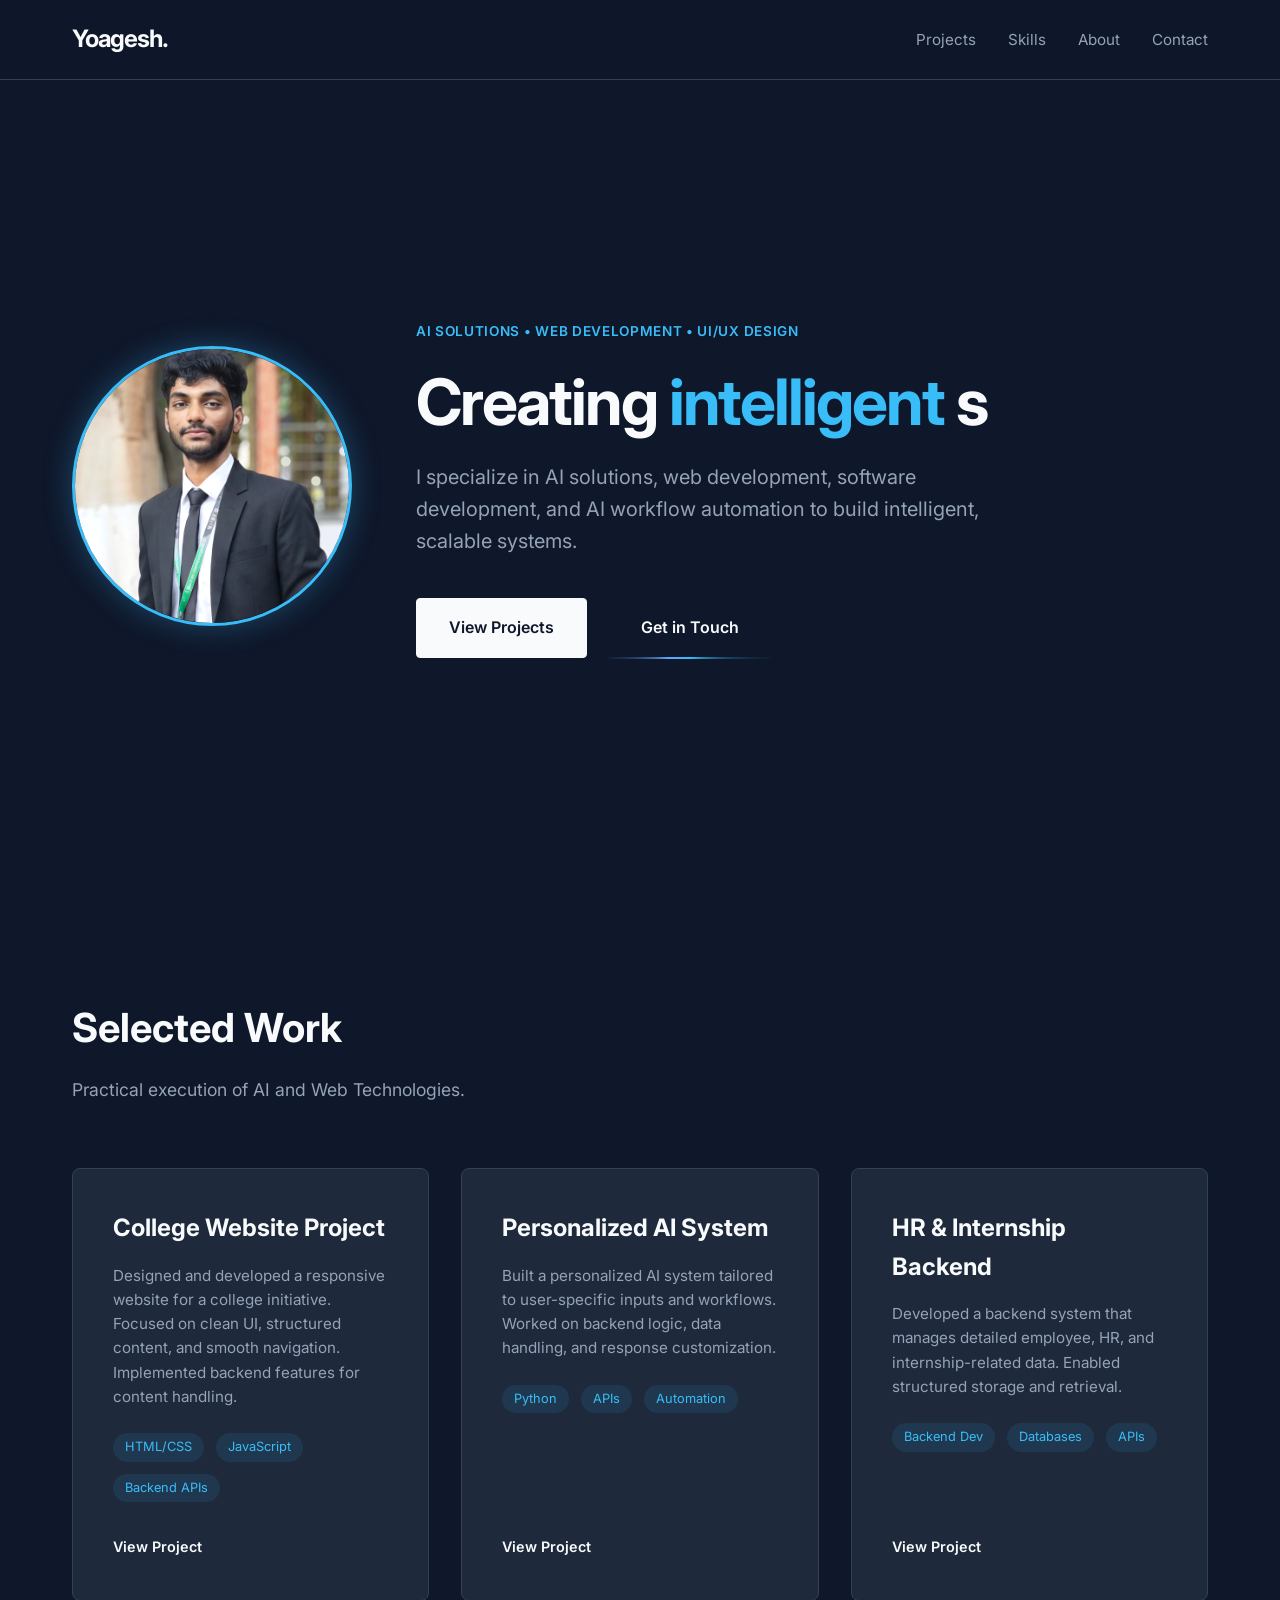
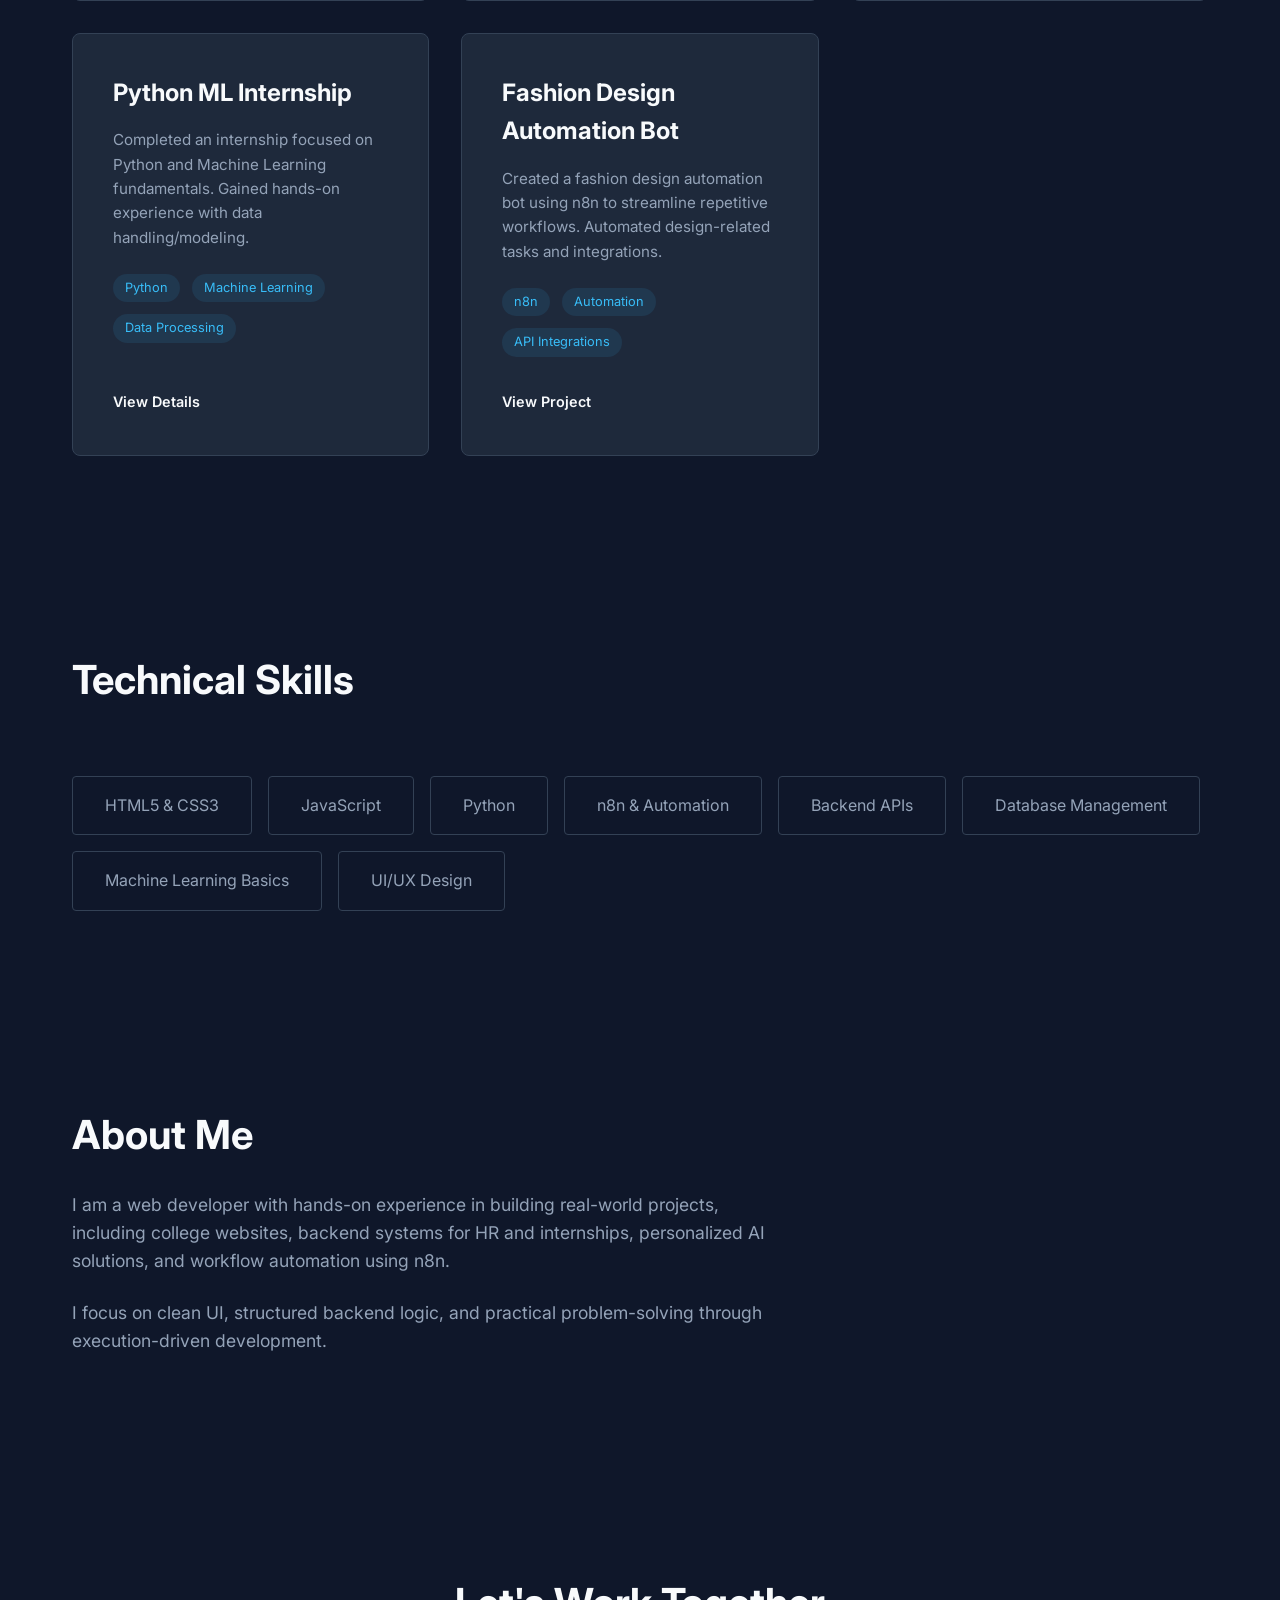
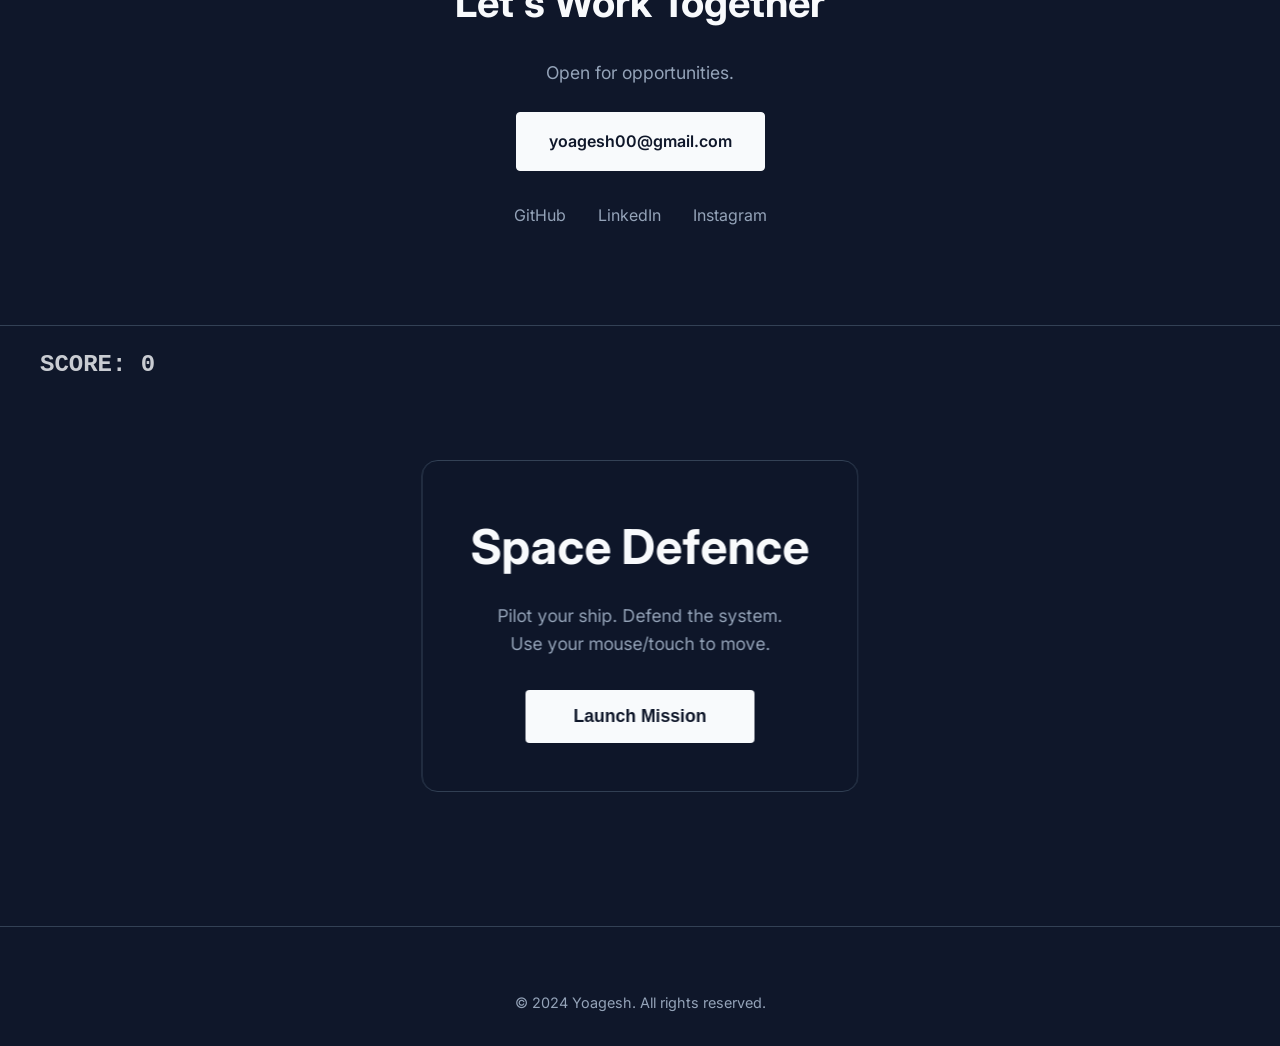
==== portfolio/index.html @ 1e597a5d "Add files via upload" ====
<!DOCTYPE html>
<html lang="en">

<head>
    <meta charset="UTF-8">
    <meta name="viewport" content="width=device-width, initial-scale=1.0">
    <meta name="description" content="Portfolio of Yoagesh, a web developer building intelligent systems.">
    <title>Yoagesh | Web Developer & UI Specialist</title>

    <!-- Fonts -->
    <link rel="preconnect" href="https://fonts.googleapis.com">
    <link rel="preconnect" href="https://fonts.gstatic.com" crossorigin>
    <link href="https://fonts.googleapis.com/css2?family=Inter:wght@300;400;600;700&display=swap" rel="stylesheet">

    <style>
        /* CSS Variables & Reset */
        :root {
            --bg-body: #0f172a;
            --bg-surface: #1e293b;
            --text-main: #f8fafc;
            --text-muted: #94a3b8;
            --accent: #38bdf8;
            --accent-hover: #0ea5e9;
            --border: #334155;

            --font-sans: 'Inter', sans-serif;
            --container-width: 1200px;
            --nav-height: 80px;
            --transition: all 0.3s cubic-bezier(0.4, 0, 0.2, 1);
        }

        * {
            margin: 0;
            padding: 0;
            box-sizing: border-box;
        }

        html {
            scroll-behavior: smooth;
        }

        body {
            background-color: var(--bg-body);
            color: var(--text-main);
            font-family: var(--font-sans);
            line-height: 1.6;
            -webkit-font-smoothing: antialiased;
            overflow-x: hidden;
        }

        a {
            text-decoration: none;
            color: inherit;
            transition: var(--transition);
        }

        ul {
            list-style: none;
        }

        /* Utilities */
        .container {
            max-width: var(--container-width);
            margin: 0 auto;
            padding: 0 2rem;
        }

        .section-padding {
            padding: 6rem 0;
        }

        .highlight {
            color: var(--accent);
        }

        /* Buttons */
        .btn-primary {
            display: inline-block;
            padding: 1rem 2rem;
            background-color: var(--text-main);
            color: var(--bg-body);
            font-weight: 600;
            border-radius: 4px;
            border: 1px solid var(--text-main);
        }

        .btn-primary:hover {
            background-color: transparent;
            color: var(--text-main);
        }

        .btn-secondary {
            display: inline-block;
            padding: 1rem 2rem;
            background-color: transparent;
            color: var(--text-main);
            font-weight: 600;
            border-radius: 4px;
            border: 2px solid transparent;
            margin-left: 1rem;
            position: relative;
            background-clip: padding-box;
        }

        .btn-secondary::before {
            content: '';
            position: absolute;
            inset: -2px;
            border-radius: 4px;
            padding: 2px;
            background: conic-gradient(from var(--angle),
                    transparent 0%,
                    transparent 30%,
                    var(--accent) 50%,
                    #60a5fa 60%,
                    transparent 70%,
                    transparent 100%);
            -webkit-mask: linear-gradient(#fff 0 0) content-box, linear-gradient(#fff 0 0);
            mask: linear-gradient(#fff 0 0) content-box, linear-gradient(#fff 0 0);
            -webkit-mask-composite: xor;
            mask-composite: exclude;
            animation: rotate 3s linear infinite;

        }



        .btn-secondary:hover {
            box-shadow: 0 0 20px rgba(56, 189, 248, 0.4);
        }

        @property --angle {
            syntax: '<angle>';
            initial-value: 0deg;
            inherits: false;
        }

        @keyframes rotate {
            0% {
                --angle: 0deg;
            }

            100% {
                --angle: 360deg;
            }
        }

        /* Nav */
        .navbar {
            position: fixed;
            top: 0;
            left: 0;
            width: 100%;
            height: var(--nav-height);
            background-color: rgba(15, 23, 42, 0.9);
            backdrop-filter: blur(10px);
            z-index: 1000;
            display: flex;
            align-items: center;
            border-bottom: 1px solid var(--border);
        }

        .nav-container {
            display: flex;
            justify-content: space-between;
            align-items: center;
            width: 100%;
        }

        .logo {
            font-size: 1.5rem;
            font-weight: 700;
            letter-spacing: -0.05em;
        }

        .nav-links {
            display: flex;
            gap: 2rem;
        }

        .nav-links a {
            color: var(--text-muted);
            font-size: 0.95rem;
        }

        .nav-links a:hover {
            color: var(--text-main);
        }

        .menu-toggle {
            display: none;
            flex-direction: column;
            gap: 6px;
            cursor: pointer;
        }

        .menu-toggle span {
            width: 24px;
            height: 2px;
            background-color: var(--text-main);
        }

        /* Hero */
        .hero {
            min-height: 100vh;
            display: flex;
            align-items: center;
            padding-top: var(--nav-height);
        }

        .hero-container {
            display: flex;
            align-items: center;
            gap: 4rem;
            width: 100%;
        }

        .hero-image {
            flex-shrink: 0;
        }

        .hero-image img {
            width: 280px;
            height: 280px;
            border-radius: 50%;
            object-fit: cover;
            border: 3px solid var(--accent);
            box-shadow: 0 0 30px rgba(56, 189, 248, 0.3);
        }

        .hero-text {
            flex: 1;
            max-width: 700px;
            text-align: left;
        }

        .eyebrow {
            display: block;
            color: var(--accent);
            font-weight: 600;
            margin-bottom: 1.5rem;
            letter-spacing: 0.05em;
            text-transform: uppercase;
            font-size: 0.85rem;
        }

        .hero h1 {
            font-size: 4rem;
            line-height: 1.1;
            font-weight: 700;
            margin-bottom: 1.5rem;
            letter-spacing: -0.03em;
        }

        .hero p {
            font-size: 1.25rem;
            color: var(--text-muted);
            max-width: 600px;
            margin-bottom: 2.5rem;
        }

        /* Projects */
        .section-header {
            margin-bottom: 4rem;
            max-width: 600px;
        }

        .section-header h2 {
            font-size: 2.5rem;
            margin-bottom: 1rem;
        }

        .section-header p {
            color: var(--text-muted);
            font-size: 1.1rem;
        }

        .project-grid {
            display: grid;
            grid-template-columns: repeat(auto-fit, minmax(350px, 1fr));
            gap: 2rem;
        }

        .project-card {
            background-color: var(--bg-surface);
            border: 1px solid var(--border);
            border-radius: 8px;
            padding: 2.5rem;
            transition: var(--transition);
            display: flex;
            flex-direction: column;
            justify-content: space-between;
            height: 100%;
        }

        .project-card:hover {
            transform: translateY(-5px);
            border-color: var(--accent);
        }

        .project-info h3 {
            font-size: 1.5rem;
            margin-bottom: 1rem;
        }

        .project-desc {
            color: var(--text-muted);
            margin-bottom: 1.5rem;
            font-size: 0.95rem;
        }

        .tech-stack {
            display: flex;
            gap: 0.75rem;
            margin-bottom: 2rem;
            flex-wrap: wrap;
        }

        .tech-stack li {
            font-size: 0.8rem;
            color: var(--accent);
            background-color: rgba(56, 189, 248, 0.1);
            padding: 0.25rem 0.75rem;
            border-radius: 100px;
        }

        .project-links a {
            font-weight: 600;
            font-size: 0.9rem;
        }

        .project-links a:hover {
            text-decoration: underline;
        }

        /* Skills */
        .skills-grid {
            display: flex;
            flex-wrap: wrap;
            gap: 1rem;
        }

        .skill-item {
            border: 1px solid var(--border);
            padding: 1rem 2rem;
            border-radius: 4px;
            color: var(--text-muted);
            transition: var(--transition);
        }

        .skill-item:hover {
            color: var(--text-main);
            border-color: var(--text-main);
            background-color: var(--bg-surface);
        }

        /* About & Contact */
        .about-text {
            max-width: 700px;
        }

        .about-text h2,
        .contact-content h2 {
            font-size: 2.5rem;
            margin-bottom: 1.5rem;
        }

        .about-text p,
        .contact-content p {
            color: var(--text-muted);
            margin-bottom: 1.5rem;
            font-size: 1.1rem;
        }

        .contact-content {
            text-align: center;
        }

        .social-links {
            margin-top: 2rem;
            display: flex;
            justify-content: center;
            gap: 2rem;
        }

        .social-links a {
            color: var(--text-muted);
        }

        .social-links a:hover {
            color: var(--text-main);
        }

        footer {
            padding: 4rem 0 2rem;
            border-top: 1px solid var(--border);
            color: var(--text-muted);
            font-size: 0.9rem;
            text-align: center;
        }

        /* Responsive */
        @media (max-width: 768px) {
            .hero h1 {
                font-size: 2.5rem;
            }

            .hero-container {
                flex-direction: column;
                gap: 2rem;
                text-align: center;
            }

            .hero-image img {
                width: 200px;
                height: 200px;
            }

            .hero-text {
                text-align: center;
            }

            .menu-toggle {
                display: flex;
            }

            .nav-links {
                position: absolute;
                top: var(--nav-height);
                left: 0;
                width: 100%;
                background-color: var(--bg-body);
                flex-direction: column;
                padding: 2rem;
                display: none;
                border-bottom: 1px solid var(--border);
            }

            .nav-links.active {
                display: flex;
            }

            .project-grid {
                grid-template-columns: 1fr;
            }

            .btn-secondary {
                margin-left: 0;
                margin-top: 1rem;
                display: block;
                width: 100%;
                text-align: center;
            }

            .btn-primary {
                display: block;
                width: 100%;
                text-align: center;
            }
        }

        /* Animations */
        .fade-in {
            opacity: 0;
            animation: fadeIn 0.8s ease-out forwards;
        }

        .fade-up {
            opacity: 0;
            transform: translateY(20px);
            transition: opacity 0.6s ease-out, transform 0.6s ease-out;
        }

        .fade-up.visible {
            opacity: 1;
            transform: translateY(0);
        }

        .delay-1 {
            animation-delay: 0.1s;
        }

        .delay-2 {
            animation-delay: 0.2s;
        }

        .delay-3 {
            animation-delay: 0.3s;
            transition-delay: 0.3s;
        }

        .delay-4 {
            animation-delay: 0.4s;
            transition-delay: 0.4s;
        }

        @keyframes fadeIn {
            to {
                opacity: 1;
            }
        }

        /* Typewriter Effect */
        .typewriter {
            overflow: hidden;
            border-right: 2px solid var(--accent);
            white-space: nowrap;
            animation: typing 3.5s steps(60, end), blink-caret 0.75s step-end infinite;
            display: inline-block;
        }

        @keyframes typing {
            from {
                width: 0;
            }

            to {
                width: 100%;
            }
        }

        @keyframes blink-caret {

            from,
            to {
                border-color: transparent;
            }

            50% {
                border-color: var(--accent);
            }
        }
    </style>
    <link rel="stylesheet" href="assets/css/game.css">
</head>

<body>

    <nav class="navbar">
        <div class="container nav-container">
            <a href="#" class="logo">Yoagesh.</a>
            <ul class="nav-links">
                <li><a href="#projects">Projects</a></li>
                <li><a href="#skills">Skills</a></li>
                <li><a href="#about">About</a></li>
                <li><a href="#contact">Contact</a></li>
            </ul>
            <div class="menu-toggle"><span></span><span></span><span></span></div>
        </div>
    </nav>

    <main>
        <!-- Hero -->
        <section id="hero" class="hero">
            <div class="container hero-container">
                <div class="hero-image fade-in">
                    <img src="assets/profile.png" alt="Yoagesh Profile">
                </div>
                <div class="hero-text">
                    <span class="eyebrow fade-in">AI Solutions • Web Development • UI/UX Design</span>
                    <h1 class="fade-in delay-1" id="typewriter-text">
                        <span class="typewriter-container"></span>
                    </h1>
                    <p class="fade-in delay-2">I specialize in AI solutions, web development, software development, and
                        AI
                        workflow automation to build intelligent, scalable systems.</p>
                    <div class="cta-group fade-in delay-3">
                        <a href="#projects" class="btn-primary">View Projects</a>
                        <a href="#contact" class="btn-secondary">Get in Touch</a>
                    </div>
                </div>
            </div>
        </section>

        <!-- Projects -->
        <section id="projects" class="section-padding">
            <div class="container">
                <div class="section-header fade-up">
                    <h2>Selected Work</h2>
                    <p>Practical execution of AI and Web Technologies.</p>
                </div>
                <div class="project-grid">

                    <!-- 1. College Website -->
                    <article class="project-card fade-up">
                        <div class="project-info">
                            <h3>College Website Project</h3>
                            <p class="project-desc">Designed and developed a responsive website for a college
                                initiative. Focused on clean UI, structured content, and smooth navigation. Implemented
                                backend features for content handling.</p>
                            <ul class="tech-stack">
                                <li>HTML/CSS</li>
                                <li>JavaScript</li>
                                <li>Backend APIs</li>
                            </ul>
                        </div>
                        <div class="project-links"><a href="https://idea2026.drsnsrcas.ac.in/#themes-section"
                                target="_blank">View Project</a></div>
                    </article>

                    <!-- 2. Personalized AI System -->
                    <article class="project-card fade-up delay-1">
                        <div class="project-info">
                            <h3>Personalized AI System</h3>
                            <p class="project-desc">Built a personalized AI system tailored to user-specific inputs and
                                workflows. Worked on backend logic, data handling, and response customization.</p>
                            <ul class="tech-stack">
                                <li>Python</li>
                                <li>APIs</li>
                                <li>Automation</li>
                            </ul>
                        </div>
                        <div class="project-links"><a
                                href="https://github.com/Yoagesh7/Partner_AI/graphs/commit-activity"
                                target="_blank">View Project</a></div>
                    </article>

                    <!-- 3. HR Backend -->
                    <article class="project-card fade-up delay-2">
                        <div class="project-info">
                            <h3>HR & Internship Backend</h3>
                            <p class="project-desc">Developed a backend system that manages detailed employee, HR, and
                                internship-related data. Enabled structured storage and retrieval.</p>
                            <ul class="tech-stack">
                                <li>Backend Dev</li>
                                <li>Databases</li>
                                <li>APIs</li>
                            </ul>
                        </div>
                        <div class="project-links"><a href="#">View Project</a></div>
                    </article>

                    <!-- 4. ML Internship -->
                    <article class="project-card fade-up delay-3">
                        <div class="project-info">
                            <h3>Python ML Internship</h3>
                            <p class="project-desc">Completed an internship focused on Python and Machine Learning
                                fundamentals. Gained hands-on experience with data handling/modeling.</p>
                            <ul class="tech-stack">
                                <li>Python</li>
                                <li>Machine Learning</li>
                                <li>Data Processing</li>
                            </ul>
                        </div>
                        <div class="project-links"><a href="#">View Details</a></div>
                    </article>

                    <!-- 5. Fashion Bot -->
                    <article class="project-card fade-up delay-4">
                        <div class="project-info">
                            <h3>Fashion Design Automation Bot</h3>
                            <p class="project-desc">Created a fashion design automation bot using n8n to streamline
                                repetitive workflows. Automated design-related tasks and integrations.</p>
                            <ul class="tech-stack">
                                <li>n8n</li>
                                <li>Automation</li>
                                <li>API Integrations</li>
                            </ul>
                        </div>
                        <div class="project-links"><a href="#">View Project</a></div>
                    </article>

                </div>
            </div>
        </section>

        <!-- Skills -->
        <section id="skills" class="section-padding">
            <div class="container">
                <div class="section-header fade-up">
                    <h2>Technical Skills</h2>
                </div>
                <div class="skills-grid fade-up">
                    <div class="skill-item">HTML5 & CSS3</div>
                    <div class="skill-item">JavaScript</div>
                    <div class="skill-item">Python</div>
                    <div class="skill-item">n8n & Automation</div>
                    <div class="skill-item">Backend APIs</div>
                    <div class="skill-item">Database Management</div>
                    <div class="skill-item">Machine Learning Basics</div>
                    <div class="skill-item">UI/UX Design</div>
                </div>
            </div>
        </section>

        <!-- About -->
        <section id="about" class="section-padding">
            <div class="container">
                <div class="about-text fade-up">
                    <h2>About Me</h2>
                    <p>I am a web developer with hands-on experience in building real-world projects, including college
                        websites, backend systems for HR and internships, personalized AI solutions, and workflow
                        automation using n8n.</p>
                    <p>I focus on clean UI, structured backend logic, and practical problem-solving through
                        execution-driven development.</p>
                </div>
            </div>
        </section>

        <!-- Contact -->
        <section id="contact" class="section-padding">
            <div class="container">
                <div class="contact-content fade-up">
                    <h2>Let's Work Together</h2>
                    <p>Open for opportunities.</p>
                    <a href="mailto:yoagesh00@gmail.com" class="btn-primary">yoagesh00@gmail.com</a>
                    <div class="social-links">
                        <a href="https://github.com/Yoagesh7" target="_blank">GitHub</a>
                        <a href="https://www.linkedin.com/in/yoagesh-s-899463379/" target="_blank">LinkedIn</a>
                        <a href="https://www.instagram.com/___.cosmos.__.7.__?igsh=MTZxNDR1cmY4c3ZtYQ=="
                            target="_blank">Instagram</a>
                    </div>
                </div>
            </div>
        </section>
    </main>

    <!-- Fun Zone: Space Shooter -->
    <section id="fun-zone">
        <div class="game-container">
            <canvas id="gameCanvas"></canvas>

            <div class="game-ui">
                <div class="score">SCORE: <span id="scoreValue">0</span></div>
            </div>

            <div class="start-screen" id="startScreen">
                <h2>Space Defence</h2>
                <p>Pilot your ship. Defend the system.<br>Use your mouse/touch to move.</p>
                <button id="startGameBtn" class="btn-start">Launch Mission</button>
            </div>
        </div>
    </section>

    <footer>
        <div class="container">
            <p>&copy; 2024 Yoagesh. All rights reserved.</p>
        </div>
    </footer>

    <script>
        document.addEventListener('DOMContentLoaded', () => {
            // Typewriter Effect
            const text = "Creating <span class='highlight'>intelligent</span> systems with <span class='highlight'>intuitive</span> interfaces.";
            const container = document.querySelector('.typewriter-container');
            let index = 0;
            let currentHTML = '';
            let insideTag = false;
            let currentTag = '';

            function typeWriter() {
                if (index < text.length) {
                    const char = text[index];

                    if (char === '<') {
                        insideTag = true;
                        currentTag = char;
                    } else if (char === '>') {
                        insideTag = false;
                        currentTag += char;
                        currentHTML += currentTag;
                        container.innerHTML = currentHTML;
                        currentTag = '';
                        index++;
                        setTimeout(typeWriter, 0);
                        return;
                    } else if (insideTag) {
                        currentTag += char;
                    } else {
                        currentHTML += char;
                        container.innerHTML = currentHTML;
                    }

                    index++;
                    setTimeout(typeWriter, insideTag ? 0 : 50);
                }
            }

            setTimeout(typeWriter, 500);

            // Menu
            const toggle = document.querySelector('.menu-toggle');
            const nav = document.querySelector('.nav-links');
            if (toggle) toggle.addEventListener('click', () => nav.classList.toggle('active'));

            // Smooth Scroll
            document.querySelectorAll('a[href^="#"]').forEach(anchor => {
                anchor.addEventListener('click', function (e) {
                    e.preventDefault();
                    document.querySelector(this.getAttribute('href')).scrollIntoView({ behavior: 'smooth' });
                    nav.classList.remove('active');
                });
            });

            // Fade Up
            const observer = new IntersectionObserver((entries) => {
                entries.forEach(entry => {
                    if (entry.isIntersecting) {
                        entry.target.classList.add('visible');
                        observer.unobserve(entry.target);
                    }
                });
            }, { threshold: 0.1 });
            document.querySelectorAll('.fade-up').forEach(el => observer.observe(el));
        });
    </script>
    <script src="assets/js/game.js"></script>
</body>

</html>
---- portfolio/assets/css/game.css ----
/* Game Section */
#fun-zone {
    background-color: #0f172a;
    /* Match body bg for seamless look */
    padding: 0;
    position: relative;
    overflow: hidden;
    border-top: 1px solid var(--border);
}

.game-container {
    width: 100%;
    height: 600px;
    /* Fixed height for the game view */
    position: relative;
    display: flex;
    justify-content: center;
    align-items: center;
}

canvas {
    display: block;
    width: 100%;
    height: 100%;
    cursor: none;
    /* Hide cursor for immersion */
}

/* UI Overlay */
.game-ui {
    position: absolute;
    top: 20px;
    left: 40px;
    pointer-events: none;
    z-index: 10;
}

.score {
    font-size: 1.5rem;
    font-weight: 700;
    color: var(--text-main);
    font-family: 'Courier New', monospace;
    /* Tech feel */
    opacity: 0.8;
}

.start-screen {
    position: absolute;
    top: 50%;
    left: 50%;
    transform: translate(-50%, -50%);
    text-align: center;
    z-index: 20;
    background: rgba(15, 23, 42, 0.85);
    /* Semi-transparent background */
    backdrop-filter: blur(8px);
    padding: 3rem;
    border-radius: 16px;
    border: 1px solid var(--border);
}

.start-screen h2 {
    font-size: 3rem;
    margin-bottom: 1rem;
    color: var(--text-main);
}

.start-screen p {
    color: var(--text-muted);
    margin-bottom: 2rem;
    font-size: 1.1rem;
}

.btn-start {
    background: var(--text-main);
    color: var(--bg-body);
    padding: 1rem 3rem;
    border: none;
    font-size: 1.1rem;
    font-weight: 700;
    cursor: pointer;
    border-radius: 4px;
    transition: transform 0.2s, box-shadow 0.2s;
}

.btn-start:hover {
    transform: translateY(-2px);
    box-shadow: 0 0 20px rgba(255, 255, 255, 0.3);
}
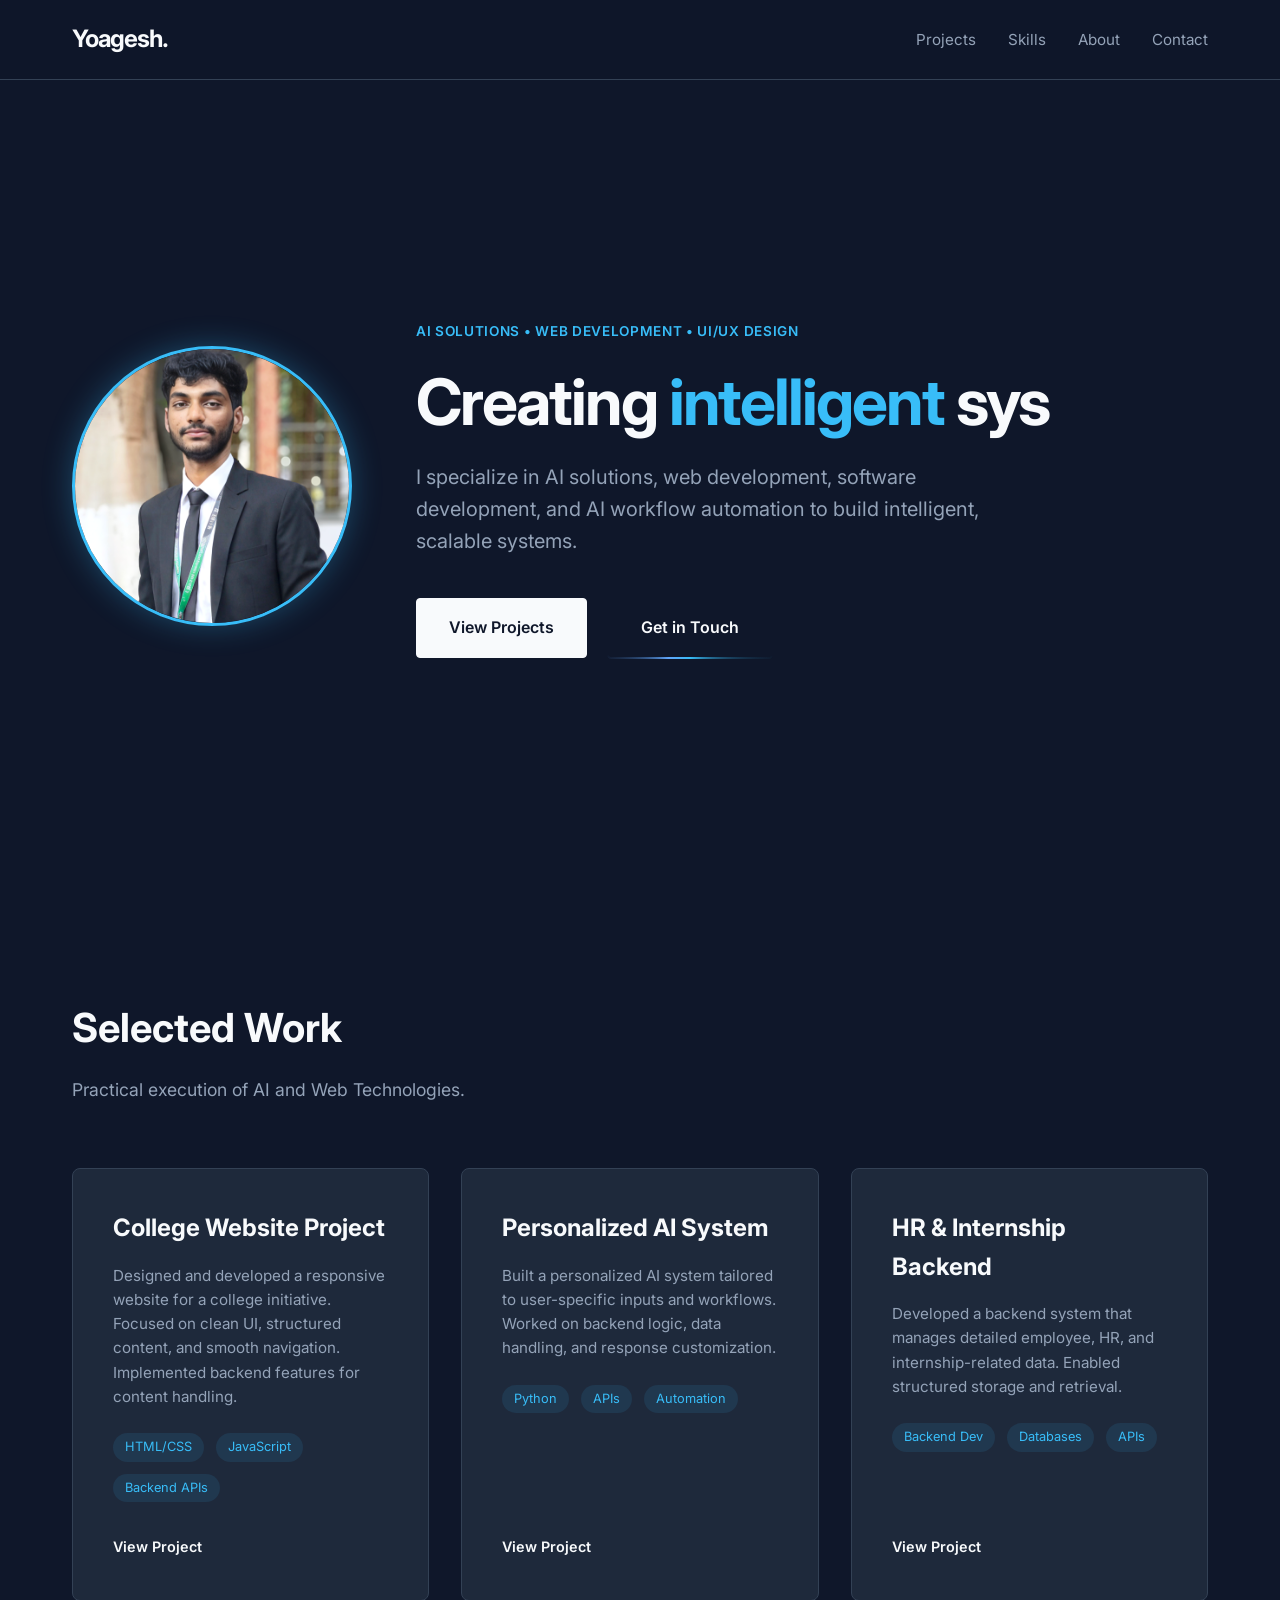
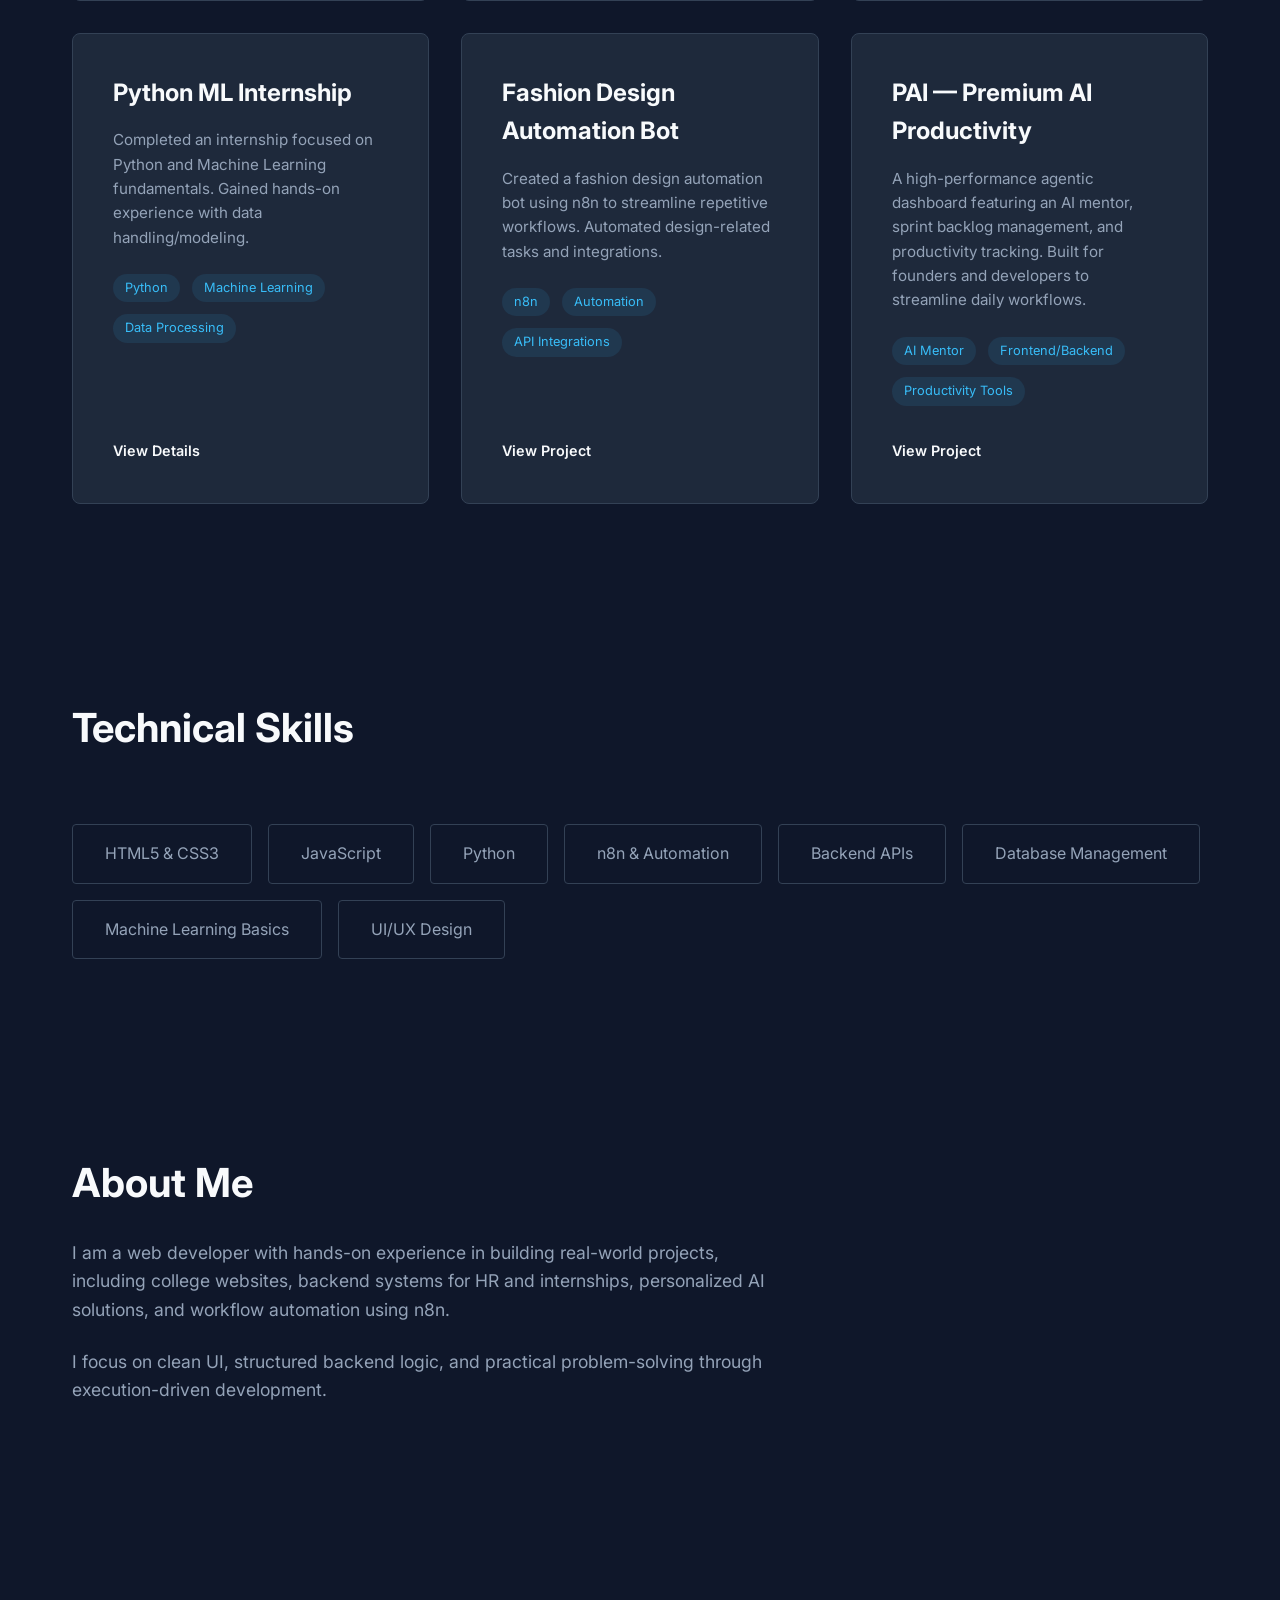
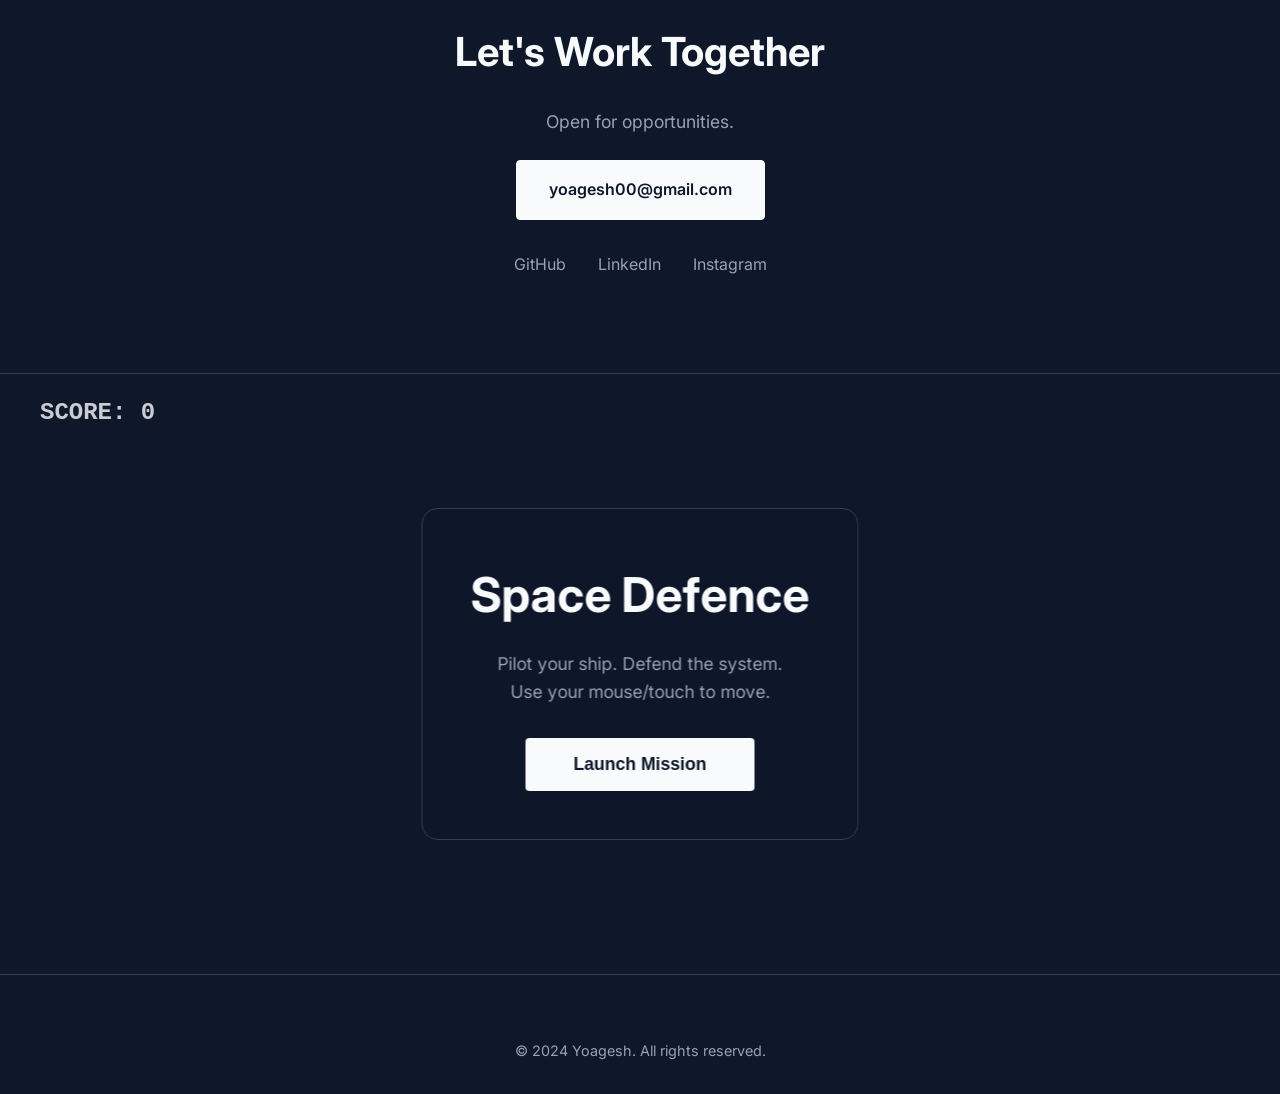
==== commit a0780184: "Update index.html" ====
--- a/portfolio/index.html
+++ b/portfolio/index.html
@@ -660,6 +660,23 @@
                         <div class="project-links"><a href="#">View Project</a></div>
                     </article>
 
+                    <!-- 6. PAI Project -->
+                    <article class="project-card fade-up delay-1">
+                        <div class="project-info">
+                            <h3>PAI — Premium AI Productivity</h3>
+                            <p class="project-desc">A high-performance agentic dashboard featuring an AI mentor, sprint
+                                backlog management, and productivity tracking. Built for founders and developers to
+                                streamline daily workflows.</p>
+                            <ul class="tech-stack">
+                                <li>AI Mentor</li>
+                                <li>Frontend/Backend</li>
+                                <li>Productivity Tools</li>
+                            </ul>
+                        </div>
+                        <div class="project-links"><a href="pai/frontend/index.html" target="_blank">View Project</a>
+                        </div>
+                    </article>
+
                 </div>
             </div>
         </section>
@@ -807,4 +824,4 @@
     <script src="assets/js/game.js"></script>
 </body>
 
-</html>+</html>
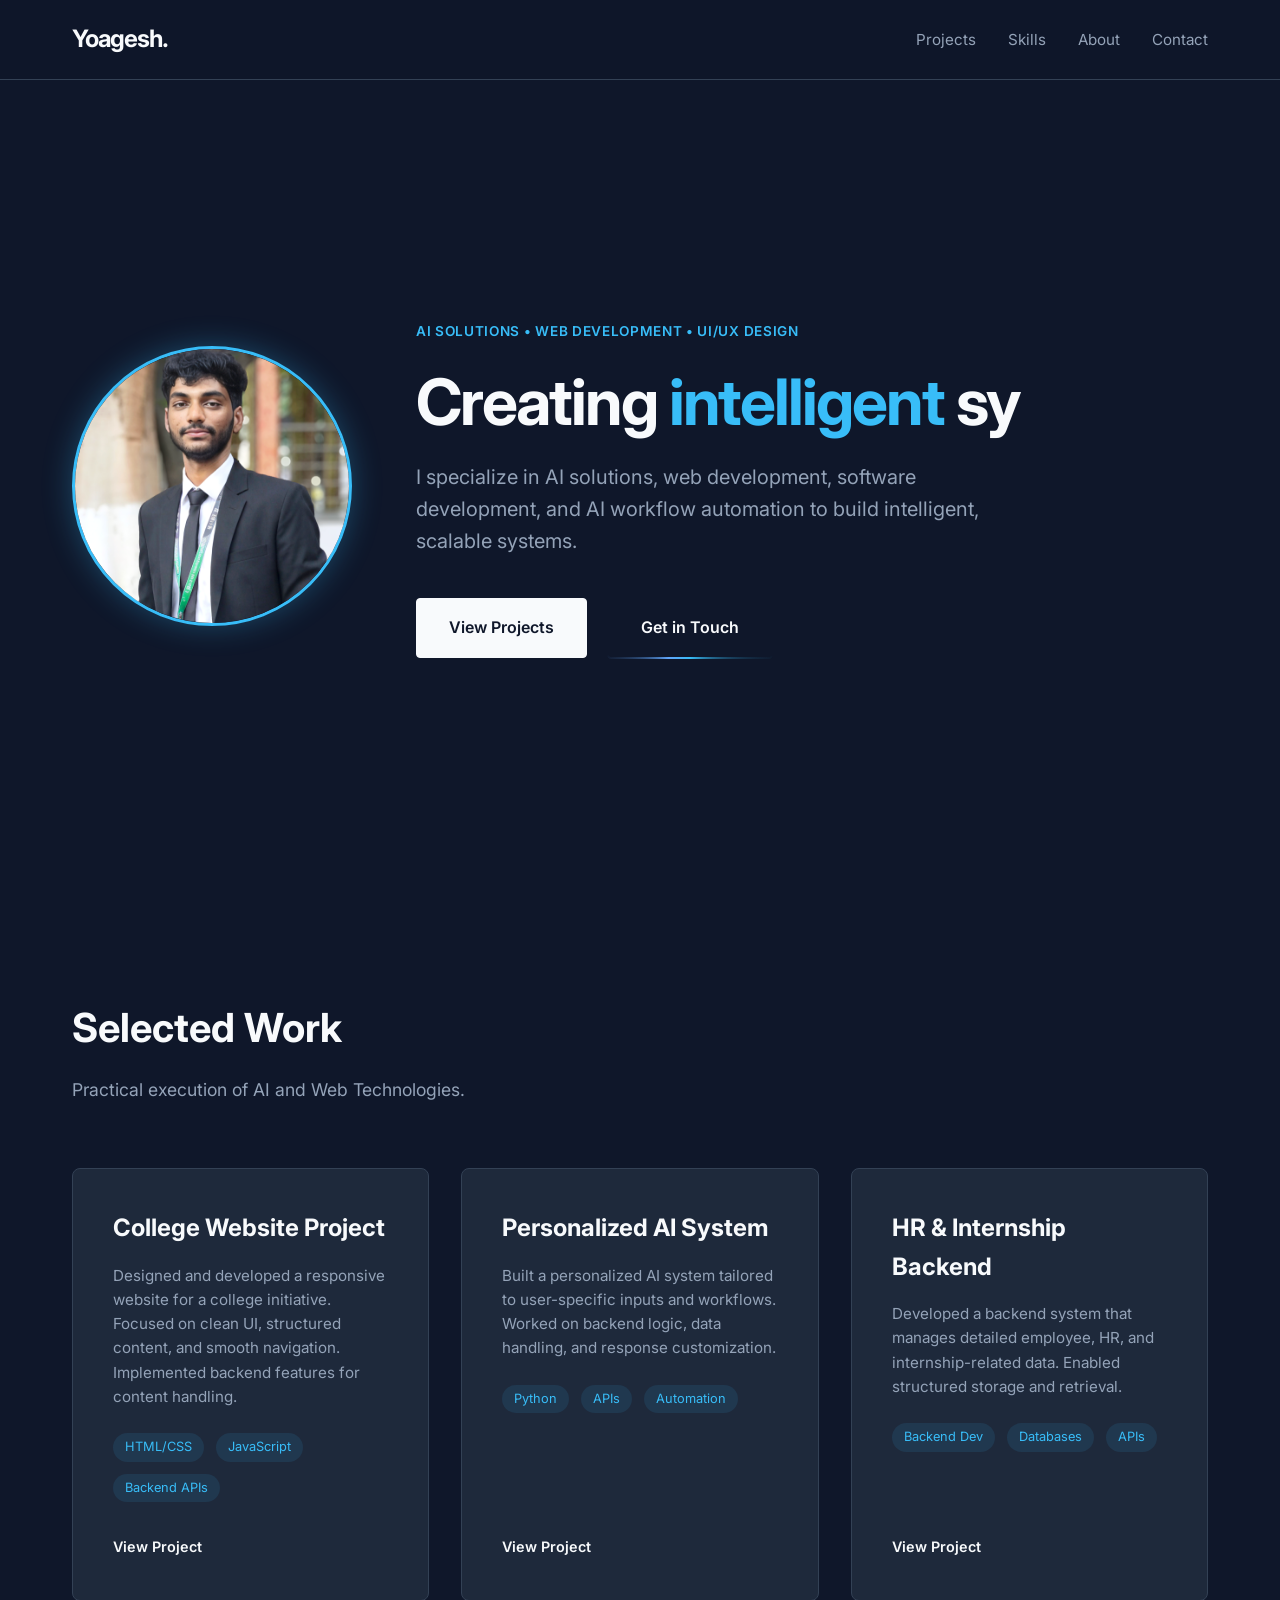
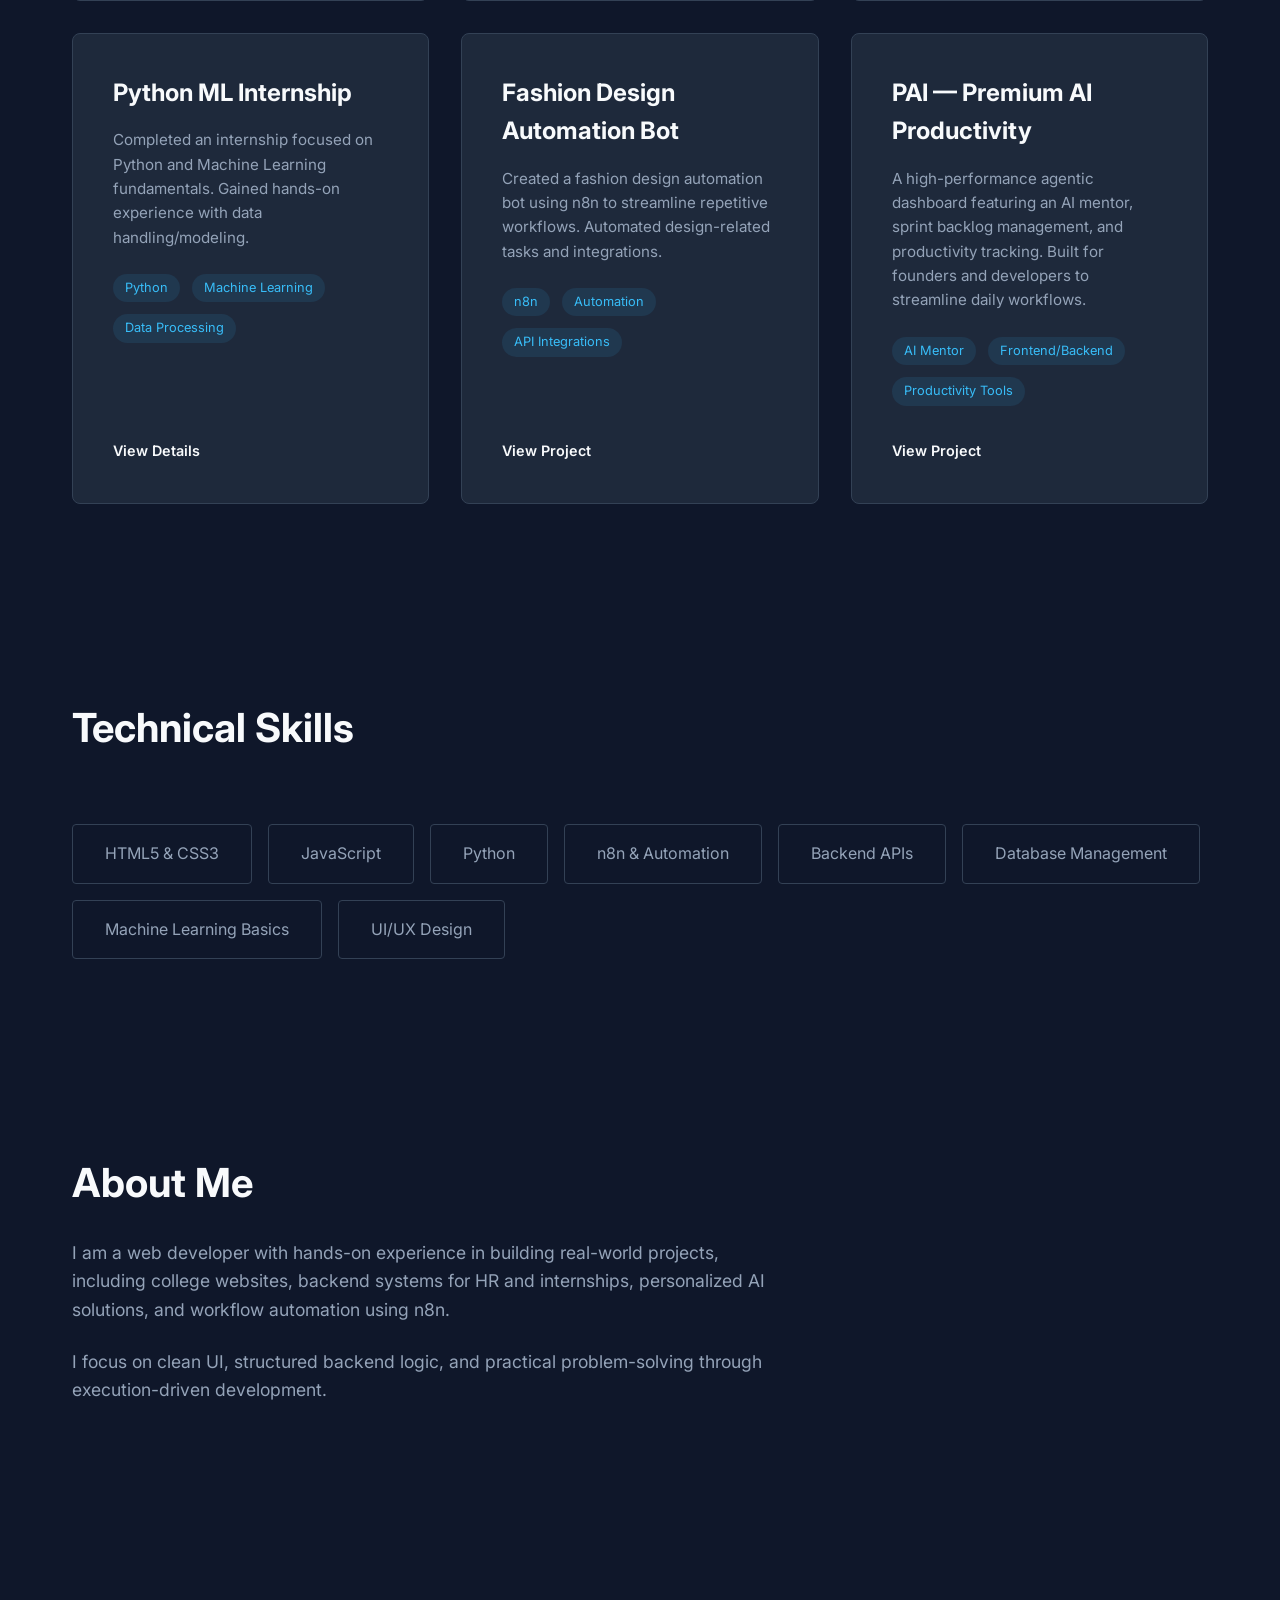
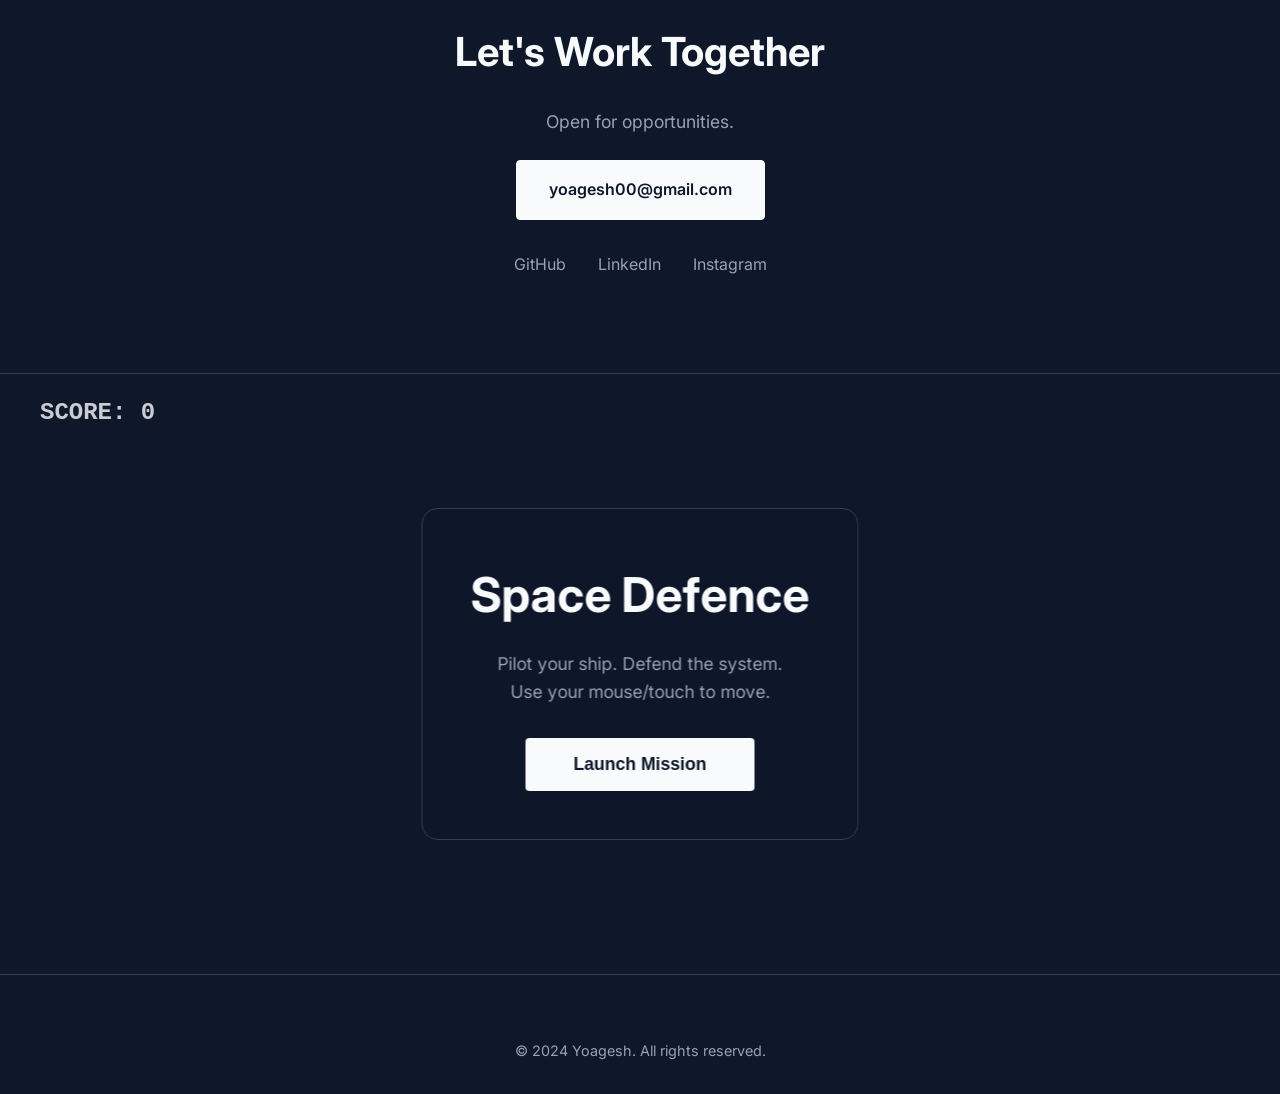
==== commit 452f5dd3: "Add files via upload" ====
--- a/portfolio/index.html
+++ b/portfolio/index.html
@@ -824,4 +824,4 @@
     <script src="assets/js/game.js"></script>
 </body>
 
-</html>
+</html>
